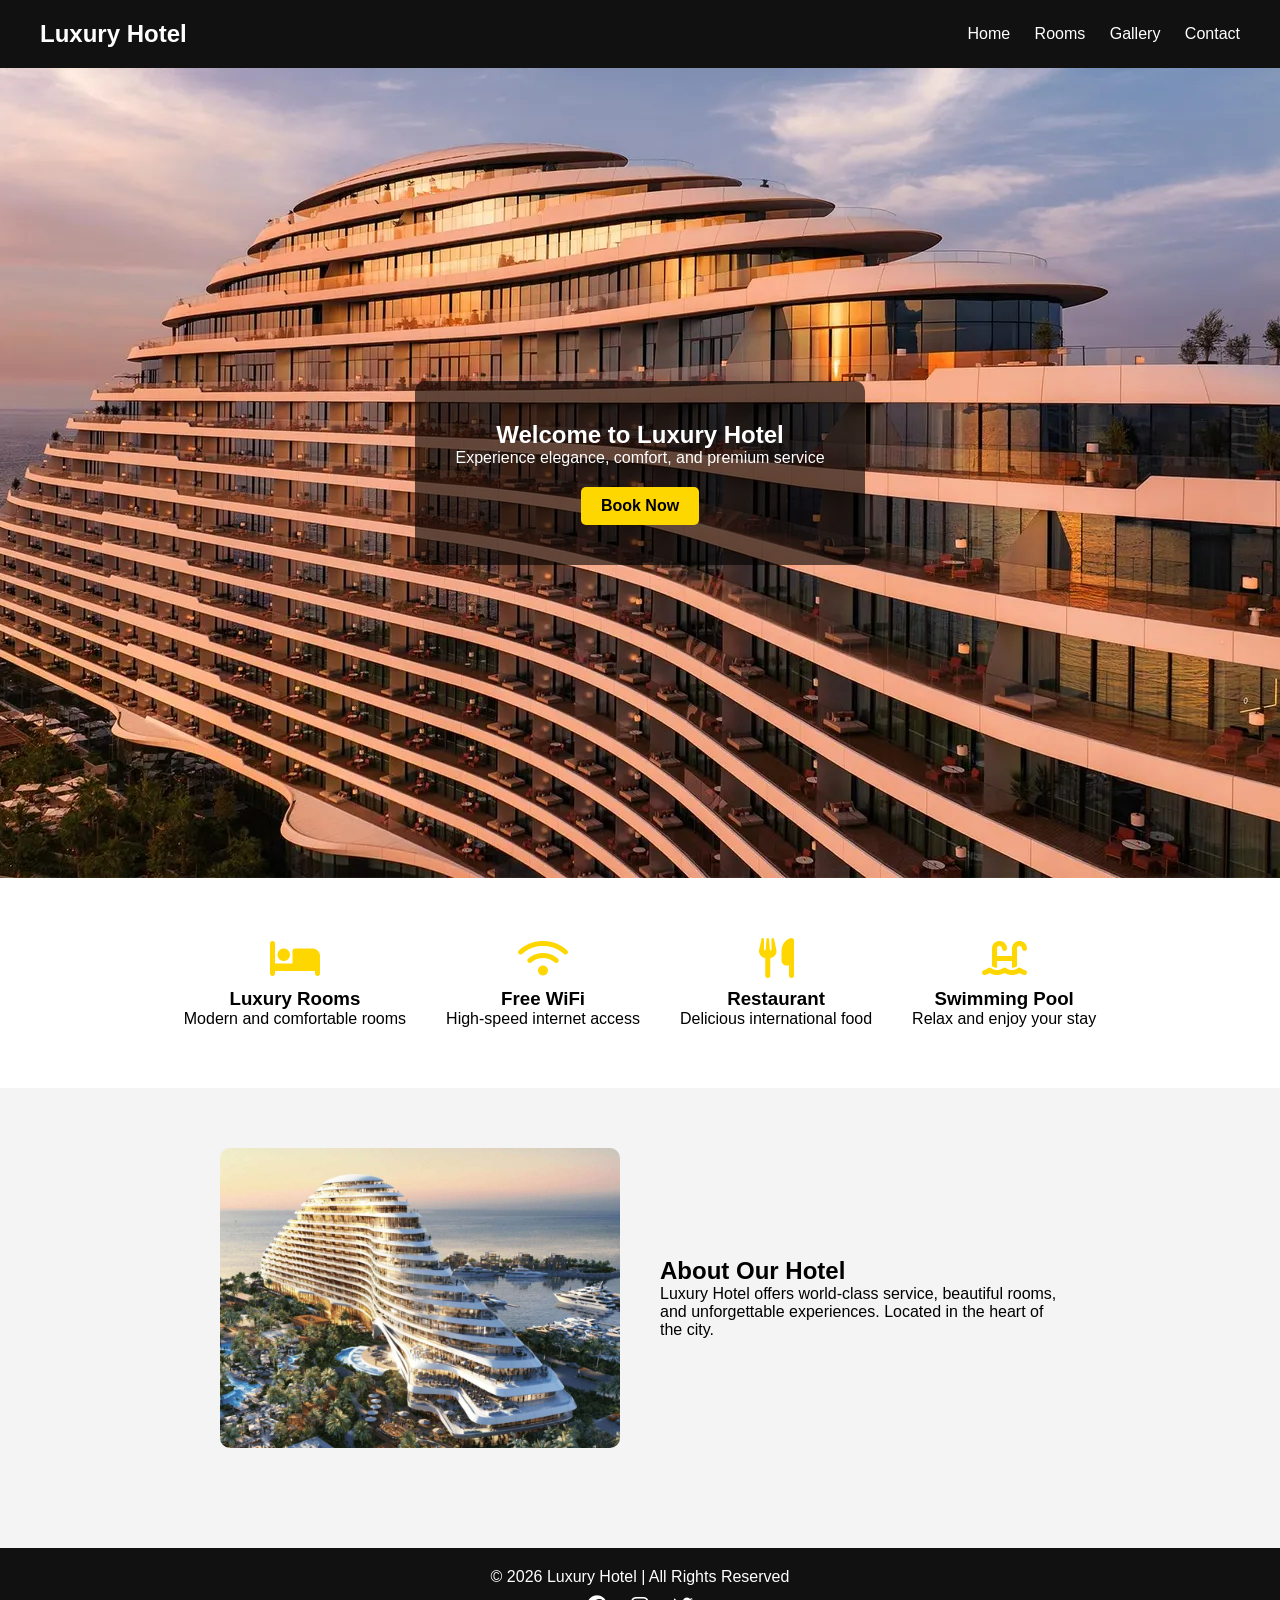
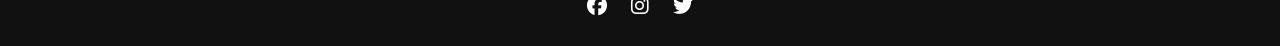
==== index.html @ a93fc053 "initial commit - luxury hotel website" ====
<!DOCTYPE html>
<html lang="en">
<head>
<meta charset="UTF-8">
<meta name="viewport" content="width=device-width, initial-scale=1.0">
<title>Luxury Hotel | Home</title>

<link rel="stylesheet" href="css/style.css">

<link rel="stylesheet"
href="https://cdnjs.cloudflare.com/ajax/libs/font-awesome/6.5.0/css/all.min.css">

</head>
<body>

<header>
    <div class="logo">Luxury Hotel</div>

    <nav>
        <a href="index.html">Home</a>
        <a href="rooms.html">Rooms</a>
        <a href="gallery.html">Gallery</a>
        <a href="contact.html">Contact</a>
    </nav>
</header>

<section class="hero">
    <div class="hero-content">
        <h1>Welcome to Luxury Hotel</h1>
        <p>Experience elegance, comfort, and premium service</p>
        <a href="rooms.html" class="btn">Book Now</a>
    </div>
</section>

<section class="features">

<div class="feature">
<i class="fa-solid fa-bed"></i>
<h3>Luxury Rooms</h3>
<p>Modern and comfortable rooms</p>
</div>

<div class="feature">
<i class="fa-solid fa-wifi"></i>
<h3>Free WiFi</h3>
<p>High-speed internet access</p>
</div>

<div class="feature">
<i class="fa-solid fa-utensils"></i>
<h3>Restaurant</h3>
<p>Delicious international food</p>
</div>

<div class="feature">
<i class="fa-solid fa-swimming-pool"></i>
<h3>Swimming Pool</h3>
<p>Relax and enjoy your stay</p>
</div>

</section>

<section class="about">

<img src="images/hotel.jpg">

<div class="about-text">
<h2>About Our Hotel</h2>
<p>
Luxury Hotel offers world-class service, beautiful rooms,
and unforgettable experiences. Located in the heart of the city.
</p>
</div>

</section>

<footer>

<p>© 2026 Luxury Hotel | All Rights Reserved</p>

<div class="social-icons">
<i class="fa-brands fa-facebook"></i>
<i class="fa-brands fa-instagram"></i>
<i class="fa-brands fa-twitter"></i>
</div>

</footer>

</body>
</html>
---- css/style.css ----
*{
margin:0;
padding:0;
box-sizing:border-box;
font-family:Arial, sans-serif;
}

body{
min-height: 100vh;
display: flex;
flex-direction: column;
background:#f4f4f4;
}



header{
background:#111;
color:white;
display:flex;
justify-content:space-between;
align-items:center;
padding:20px 40px;
}

.logo{
font-size:24px;
font-weight:bold;
}

nav a{
color:white;
text-decoration:none;
margin-left:20px;
transition:0.3s;
}

nav a:hover{
color:gold;
}



.hero{
height:90vh;
background:url("../images/hero.jpg") center/cover no-repeat;
display:flex;
justify-content:center;
align-items:center;
}

.hero-content{
background:rgba(0,0,0,0.6);
color:white;
padding:40px;
border-radius:10px;
text-align:center;
animation:fadeIn 2s;
}

.hero button{
margin-top:15px;
padding:12px 25px;
border:none;
background:gold;
cursor:pointer;
font-size:16px;
transition:0.3s;
}

.hero button:hover{
transform:scale(1.1);
}



.features{
display:flex;
justify-content:center;
gap:40px;
padding:60px;
background:white;
}

.feature{
text-align:center;
transition:0.3s;
}

.feature:hover{
transform:translateY(-10px);
}

.feature i{
font-size:40px;
color:gold;
margin-bottom:10px;
}



.about{
display:flex;
align-items:center;
justify-content:center;
gap:40px;
padding:60px;
}

.about img{
width:400px;
border-radius:10px;
}

.about-text{
max-width:400px;
}



.rooms{
padding:60px;
text-align:center;
}

.room-container{
display:flex;
justify-content:center;
gap:30px;
margin-top:30px;
}

.room{
background:white;
padding:20px;
border-radius:10px;
transition:0.3s;
}

.room:hover{
transform:scale(1.05);
}

.room img{
width:250px;
border-radius:10px;
}

.room button{
margin-top:10px;
padding:10px 20px;
background:gold;
border:none;
cursor:pointer;
}



.gallery{
padding:60px;
text-align:center;
}

.gallery-container{
display:flex;
flex-wrap:wrap;
gap:20px;
justify-content:center;
margin-top:30px;
}

.gallery img{
width:250px;
border-radius:10px;
transition:0.3s;
}

.gallery img:hover{
transform:scale(1.1);
}



.contact{
flex: 1;
padding:60px;
text-align:center;
}

.contact form{
display:flex;
flex-direction:column;
align-items:center;
gap:15px;
}

.contact input,
.contact textarea{
width:300px;
padding:10px;
}

.contact button{
padding:10px 20px;
background:gold;
border:none;
cursor:pointer;
}



footer{
 background:#111;
color:white;
text-align:center;
padding:20px;
margin-top:40px;
}

.social-icons i{
margin:10px;
font-size:20px;
cursor:pointer;
}



.page-title{
margin-bottom:20px;
}



@keyframes fadeIn{
from{opacity:0;}
to{opacity:1;}
}

.btn{
display:inline-block;
padding:10px 20px;
background:gold;
color:black;
text-decoration:none;
border-radius:5px;
font-weight: bold;
transition:0.3s;
}

.btn:hover{
background:darkgoldenrod;
color:white;
}

.hero .btn{
margin-top:20px;
}
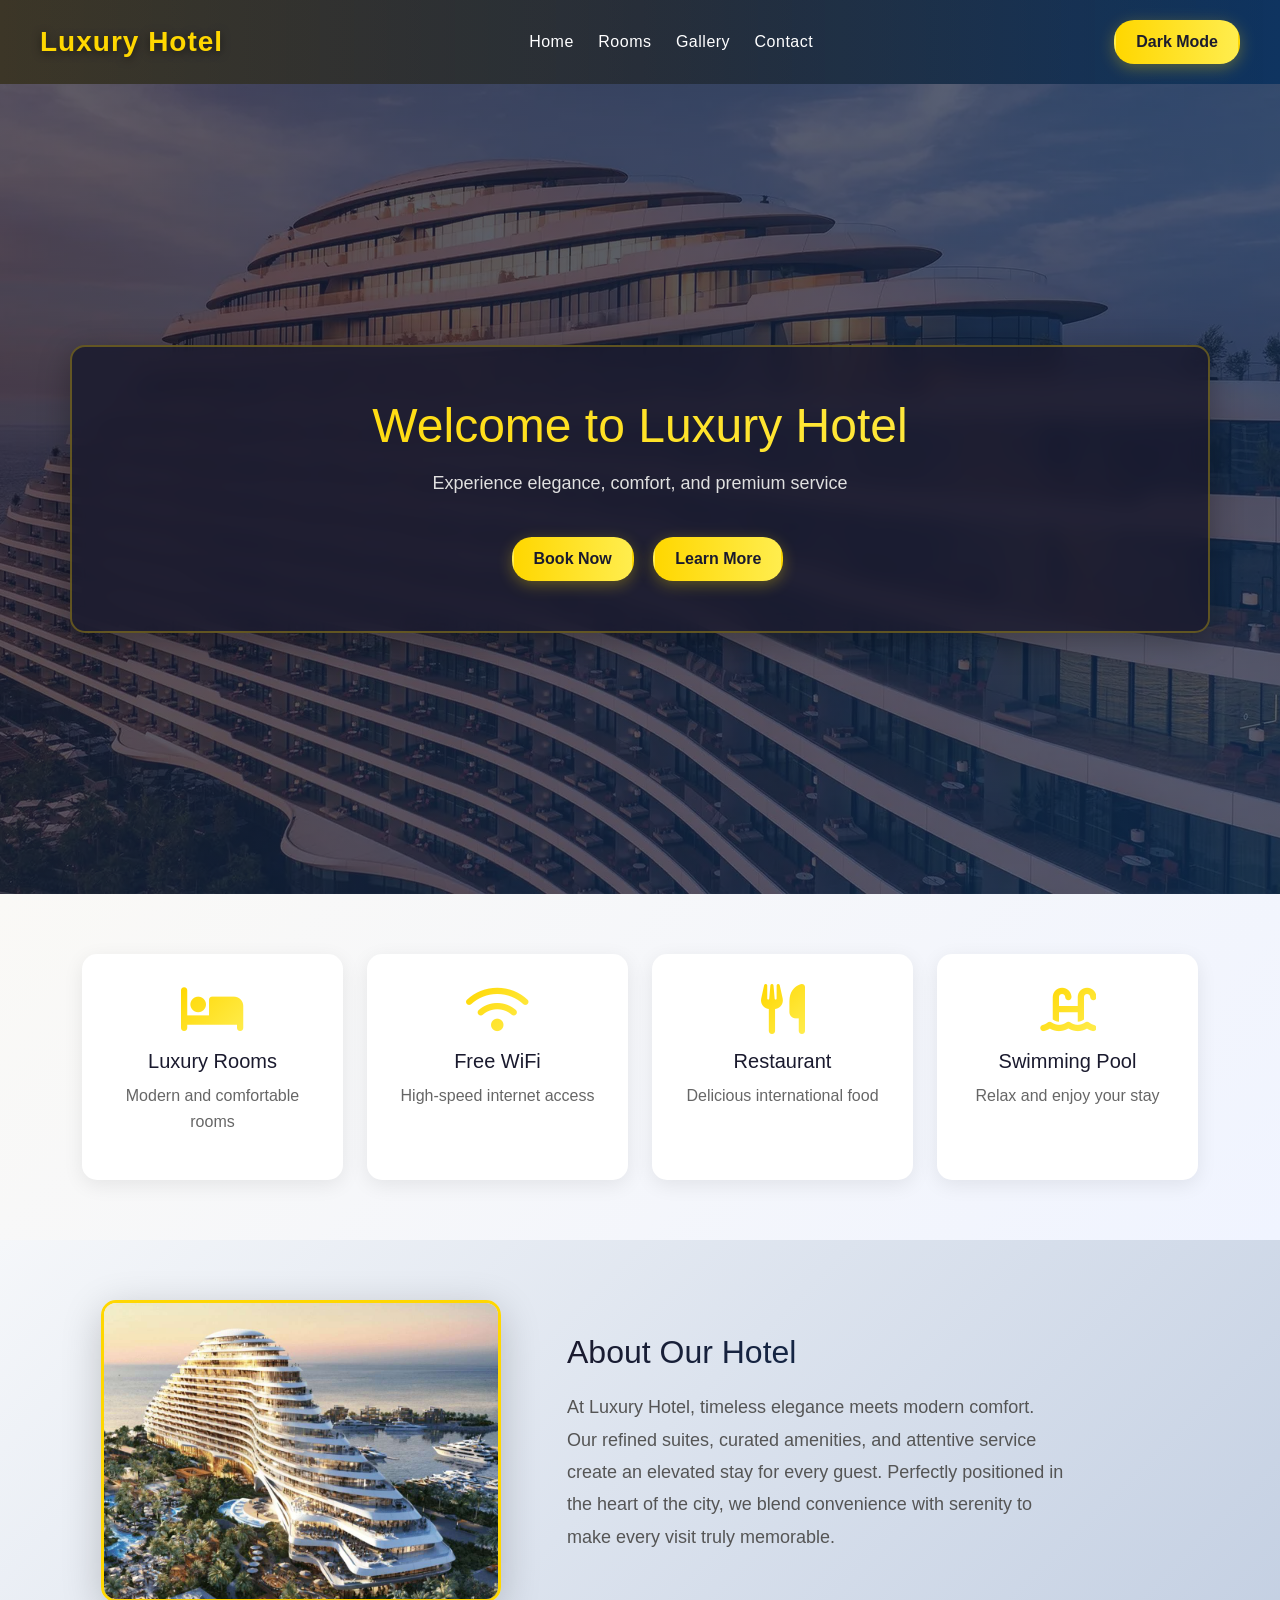
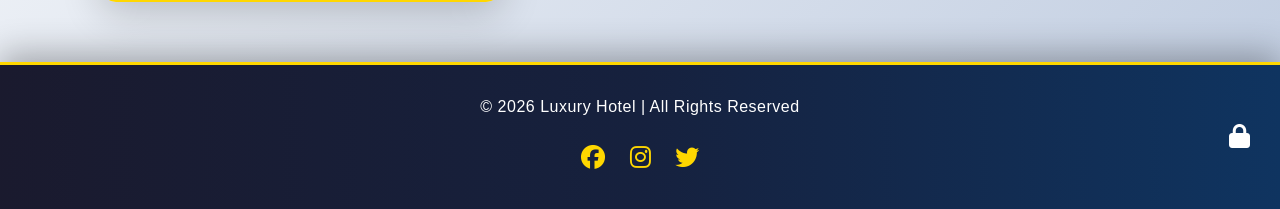
==== commit da6f76cf: "push to github" ====
--- a/index.html
+++ b/index.html
@@ -1,90 +1,149 @@
-<!DOCTYPE html>
+<!doctype html>
 <html lang="en">
-<head>
-<meta charset="UTF-8">
-<meta name="viewport" content="width=device-width, initial-scale=1.0">
-<title>Luxury Hotel | Home</title>
+  <head>
+    <meta charset="UTF-8" />
+    <meta name="viewport" content="width=device-width, initial-scale=1.0" />
+    <title>Luxury Hotel | Home</title>
 
-<link rel="stylesheet" href="css/style.css">
+    <link
+      rel="stylesheet"
+      href="https://cdn.jsdelivr.net/npm/bootstrap@5.3.3/dist/css/bootstrap.min.css"
+      integrity="sha384-QWTKZyjpPEjISv5WaRU9OFeRpok6YctnYmDr5pNlyT2bRjXh0JMhjY6hW+ALEwIH"
+      crossorigin="anonymous"
+    />
 
-<link rel="stylesheet"
-href="https://cdnjs.cloudflare.com/ajax/libs/font-awesome/6.5.0/css/all.min.css">
+    <link rel="stylesheet" href="css/style.css" />
 
-</head>
-<body>
+    <link
+      rel="stylesheet"
+      href="https://cdnjs.cloudflare.com/ajax/libs/font-awesome/6.5.0/css/all.min.css"
+    />
+  </head>
+  <body>
+    <header>
+      <div class="logo">Luxury Hotel</div>
 
-<header>
-    <div class="logo">Luxury Hotel</div>
-
-    <nav>
+      <nav>
         <a href="index.html">Home</a>
         <a href="rooms.html">Rooms</a>
         <a href="gallery.html">Gallery</a>
         <a href="contact.html">Contact</a>
-    </nav>
-</header>
+      </nav>
+      <button id="theme-toggle" class="btn">Dark Mode</button>
+    </header>
 
-<section class="hero">
-    <div class="hero-content">
+    <section class="hero">
+      <div class="hero-content container">
         <h1>Welcome to Luxury Hotel</h1>
         <p>Experience elegance, comfort, and premium service</p>
         <a href="rooms.html" class="btn">Book Now</a>
-    </div>
-</section>
+        <a href="#about" class="btn">Learn More</a>
+      </div>
+    </section>
 
-<section class="features">
+    <section class="features">
+      <div class="container">
+        <div class="row g-4">
+          <div class="col-12 col-md-6 col-lg-3">
+            <div class="feature h-100">
+              <i class="fa-solid fa-bed"></i>
+              <h3>Luxury Rooms</h3>
+              <p>Modern and comfortable rooms</p>
+            </div>
+          </div>
 
-<div class="feature">
-<i class="fa-solid fa-bed"></i>
-<h3>Luxury Rooms</h3>
-<p>Modern and comfortable rooms</p>
-</div>
+          <div class="col-12 col-md-6 col-lg-3">
+            <div class="feature h-100">
+              <i class="fa-solid fa-wifi"></i>
+              <h3>Free WiFi</h3>
+              <p>High-speed internet access</p>
+            </div>
+          </div>
 
-<div class="feature">
-<i class="fa-solid fa-wifi"></i>
-<h3>Free WiFi</h3>
-<p>High-speed internet access</p>
-</div>
+          <div class="col-12 col-md-6 col-lg-3">
+            <div class="feature h-100">
+              <i class="fa-solid fa-utensils"></i>
+              <h3>Restaurant</h3>
+              <p>Delicious international food</p>
+            </div>
+          </div>
 
-<div class="feature">
-<i class="fa-solid fa-utensils"></i>
-<h3>Restaurant</h3>
-<p>Delicious international food</p>
-</div>
+          <div class="col-12 col-md-6 col-lg-3">
+            <div class="feature h-100">
+              <i class="fa-solid fa-swimming-pool"></i>
+              <h3>Swimming Pool</h3>
+              <p>Relax and enjoy your stay</p>
+            </div>
+          </div>
+        </div>
+      </div>
+    </section>
 
-<div class="feature">
-<i class="fa-solid fa-swimming-pool"></i>
-<h3>Swimming Pool</h3>
-<p>Relax and enjoy your stay</p>
-</div>
+    <section class="about" id="about">
+      <div class="container">
+        <div class="row align-items-center g-5">
+          <div class="col-12 col-lg-5 text-center">
+            <img src="images/hotel.jpg" class="img-fluid" />
+          </div>
+          <div class="col-12 col-lg-7">
+            <div class="about-text">
+              <h2>About Our Hotel</h2>
+              <p>
+                At Luxury Hotel, timeless elegance meets modern comfort. Our
+                refined suites, curated amenities, and attentive service create
+                an elevated stay for every guest. Perfectly positioned in the
+                heart of the city, we blend convenience with serenity to make
+                every visit truly memorable.
+              </p>
+            </div>
+          </div>
+        </div>
+      </div>
+    </section>
 
-</section>
+    <footer>
+      <p>© 2026 Luxury Hotel | All Rights Reserved</p>
 
-<section class="about">
+      <div class="social-icons">
+        <i class="fa-brands fa-facebook"></i>
+        <i class="fa-brands fa-instagram"></i>
+        <i class="fa-brands fa-twitter"></i>
+      </div>
 
-<img src="images/hotel.jpg">
+      <a href="admin.html" class="admin-link"
+        ><i class="fa-solid fa-lock"></i
+      ></a>
+    </footer>
 
-<div class="about-text">
-<h2>About Our Hotel</h2>
-<p>
-Luxury Hotel offers world-class service, beautiful rooms,
-and unforgettable experiences. Located in the heart of the city.
-</p>
-</div>
+    <script
+      src="https://cdn.jsdelivr.net/npm/bootstrap@5.3.3/dist/js/bootstrap.bundle.min.js"
+      integrity="sha384-YvpcrYf0tY3lHB60NNkmXc5s9fDVZLESaAA55NDzOxhy9GkcIdslK1eN7N6jIeHz"
+      crossorigin="anonymous"
+    ></script>
 
-</section>
+    <script>
+      const themeToggle = document.getElementById("theme-toggle");
 
-<footer>
+      
+      function applyTheme() {
+        const isDark = localStorage.getItem("theme") === "dark";
+        if (isDark) {
+          document.body.classList.add("dark");
+          themeToggle.textContent = "Light Mode";
+        } else {
+          document.body.classList.remove("dark");
+          themeToggle.textContent = "Dark Mode";
+        }
+      }
 
-<p>© 2026 Luxury Hotel | All Rights Reserved</p>
+      
+      applyTheme();
 
-<div class="social-icons">
-<i class="fa-brands fa-facebook"></i>
-<i class="fa-brands fa-instagram"></i>
-<i class="fa-brands fa-twitter"></i>
-</div>
-
-</footer>
-
-</body>
-</html>+      themeToggle.addEventListener("click", () => {
+        const isDark = document.body.classList.toggle("dark");
+        localStorage.setItem("theme", isDark ? "dark" : "light");
+        themeToggle.textContent = isDark ? "Light Mode" : "Dark Mode";
+      });
+    </script>
+  </body>
+</html>
--- a/css/style.css
+++ b/css/style.css
@@ -1,257 +1,1000 @@
-*{
-margin:0;
-padding:0;
-box-sizing:border-box;
-font-family:Arial, sans-serif;
-}
-
-body{
-min-height: 100vh;
-display: flex;
-flex-direction: column;
-background:#f4f4f4;
-}
-
-
-
-header{
-background:#111;
-color:white;
-display:flex;
-justify-content:space-between;
-align-items:center;
-padding:20px 40px;
-}
-
-.logo{
-font-size:24px;
-font-weight:bold;
-}
-
-nav a{
-color:white;
-text-decoration:none;
-margin-left:20px;
-transition:0.3s;
-}
-
-nav a:hover{
-color:gold;
-}
-
-
-
-.hero{
-height:90vh;
-background:url("../images/hero.jpg") center/cover no-repeat;
-display:flex;
-justify-content:center;
-align-items:center;
-}
-
-.hero-content{
-background:rgba(0,0,0,0.6);
-color:white;
-padding:40px;
-border-radius:10px;
-text-align:center;
-animation:fadeIn 2s;
-}
-
-.hero button{
-margin-top:15px;
-padding:12px 25px;
-border:none;
-background:gold;
-cursor:pointer;
-font-size:16px;
-transition:0.3s;
-}
-
-.hero button:hover{
-transform:scale(1.1);
-}
-
-
-
-.features{
-display:flex;
-justify-content:center;
-gap:40px;
-padding:60px;
-background:white;
-}
-
-.feature{
-text-align:center;
-transition:0.3s;
-}
-
-.feature:hover{
-transform:translateY(-10px);
-}
-
-.feature i{
-font-size:40px;
-color:gold;
-margin-bottom:10px;
-}
-
-
-
-.about{
-display:flex;
-align-items:center;
-justify-content:center;
-gap:40px;
-padding:60px;
-}
-
-.about img{
-width:400px;
-border-radius:10px;
-}
-
-.about-text{
-max-width:400px;
-}
-
-
-
-.rooms{
-padding:60px;
-text-align:center;
-}
-
-.room-container{
-display:flex;
-justify-content:center;
-gap:30px;
-margin-top:30px;
-}
-
-.room{
-background:white;
-padding:20px;
-border-radius:10px;
-transition:0.3s;
-}
-
-.room:hover{
-transform:scale(1.05);
-}
-
-.room img{
-width:250px;
-border-radius:10px;
-}
-
-.room button{
-margin-top:10px;
-padding:10px 20px;
-background:gold;
-border:none;
-cursor:pointer;
-}
-
-
-
-.gallery{
-padding:60px;
-text-align:center;
-}
-
-.gallery-container{
-display:flex;
-flex-wrap:wrap;
-gap:20px;
-justify-content:center;
-margin-top:30px;
-}
-
-.gallery img{
-width:250px;
-border-radius:10px;
-transition:0.3s;
-}
-
-.gallery img:hover{
-transform:scale(1.1);
-}
-
-
-
-.contact{
-flex: 1;
-padding:60px;
-text-align:center;
-}
-
-.contact form{
-display:flex;
-flex-direction:column;
-align-items:center;
-gap:15px;
+* {
+  margin: 0;
+  padding: 0;
+  box-sizing: border-box;
+  font-family: "Segoe UI", Tahoma, Geneva, Verdana, sans-serif;
+}
+
+html {
+  scroll-behavior: smooth;
+}
+
+body {
+  min-height: 100vh;
+  display: flex;
+  flex-direction: column;
+  background: linear-gradient(135deg, #f5f7fa 0%, #c3cfe2 100%);
+  opacity: 0;
+  animation: pageFadeIn 0.35s ease-out forwards;
+}
+
+header {
+  background: linear-gradient(90deg, #1a1a2e 0%, #16213e 50%, #0f3460 100%);
+  color: white;
+  display: flex;
+  justify-content: space-between;
+  align-items: center;
+  padding: 20px 40px;
+  box-shadow: 0 8px 32px rgba(0, 0, 0, 0.3);
+  position: relative;
+  overflow: hidden;
+}
+
+header::before {
+  content: "";
+  position: absolute;
+  top: 0;
+  left: 0;
+  right: 0;
+  bottom: 0;
+  background: linear-gradient(
+    90deg,
+    rgba(255, 215, 0, 0.15) 0%,
+    transparent 100%
+  );
+  pointer-events: none;
+}
+
+.logo {
+  font-size: 28px;
+  font-weight: bold;
+  letter-spacing: 1px;
+  color: #ffd700;
+  text-shadow: 0 2px 8px rgba(0, 0, 0, 0.5);
+  position: relative;
+  z-index: 1;
+}
+
+nav a {
+  color: white;
+  text-decoration: none;
+  margin-left: 20px;
+  transition: all 0.3s ease;
+  position: relative;
+  z-index: 1;
+  font-weight: 500;
+  letter-spacing: 0.5px;
+}
+
+nav .btn {
+  margin-left: 20px;
+  margin-right: 0;
+}
+
+nav a:hover {
+  color: #ffd700;
+  text-shadow: 0 0 10px rgba(255, 215, 0, 0.6);
+  transform: translateY(-2px);
+}
+
+.hero {
+  height: 90vh;
+  background: url("../images/hero.jpg") center/cover no-repeat;
+  display: flex;
+  justify-content: center;
+  align-items: center;
+  position: relative;
+}
+
+.hero::before {
+  content: "";
+  position: absolute;
+  top: 0;
+  left: 0;
+  right: 0;
+  bottom: 0;
+  background: linear-gradient(
+    135deg,
+    rgba(26, 26, 46, 0.7) 0%,
+    rgba(15, 52, 96, 0.7) 100%
+  );
+  z-index: 1;
+}
+
+.hero-content {
+  background: rgba(26, 26, 46, 0.85);
+  backdrop-filter: blur(10px);
+  color: white;
+  padding: 50px;
+  border-radius: 15px;
+  text-align: center;
+  animation: fadeIn 2s;
+  position: relative;
+  z-index: 2;
+  border: 2px solid rgba(255, 215, 0, 0.3);
+  box-shadow: 0 8px 32px rgba(0, 0, 0, 0.3);
+}
+
+.hero-content h1 {
+  font-size: 48px;
+  margin-bottom: 15px;
+  background: linear-gradient(90deg, #ffd700, #ffed4e);
+  -webkit-background-clip: text;
+  -webkit-text-fill-color: transparent;
+  background-clip: text;
+}
+
+.hero-content p {
+  font-size: 18px;
+  color: #e0e0e0;
+  margin-bottom: 20px;
+}
+
+.hero button {
+  margin-top: 15px;
+  padding: 14px 35px;
+  border: none;
+  background: linear-gradient(90deg, #ffd700, #ffed4e);
+  color: #1a1a2e;
+  cursor: pointer;
+  font-size: 16px;
+  font-weight: bold;
+  transition: all 0.3s ease;
+  border-radius: 25px;
+  box-shadow: 0 4px 15px rgba(255, 215, 0, 0.4);
+}
+
+.hero button:hover {
+  transform: scale(1.15) translateY(-3px);
+  box-shadow: 0 8px 25px rgba(255, 215, 0, 0.6);
+}
+
+.features {
+  padding: 60px;
+  background: linear-gradient(135deg, #faf9f6 0%, #f0f4ff 100%);
+  display: block;
+}
+
+.feature {
+  text-align: center;
+  transition: all 0.3s ease;
+  padding: 30px;
+  border-radius: 15px;
+  background: white;
+  box-shadow: 0 5px 20px rgba(0, 0, 0, 0.08);
+}
+
+.feature:hover {
+  transform: translateY(-15px);
+  box-shadow: 0 15px 40px rgba(0, 0, 0, 0.15);
+  border-top: 4px solid #ffd700;
+}
+
+.feature i {
+  font-size: 50px;
+  background: linear-gradient(135deg, #ffd700, #ffed4e);
+  -webkit-background-clip: text;
+  -webkit-text-fill-color: transparent;
+  background-clip: text;
+  margin-bottom: 15px;
+}
+
+.feature h3 {
+  color: #1a1a2e;
+  margin-bottom: 10px;
+  font-size: 20px;
+}
+
+.feature p {
+  color: #666;
+  line-height: 1.6;
+}
+
+.about {
+  display: flex;
+  align-items: center;
+  justify-content: center;
+  gap: 60px;
+  padding: 60px;
+  background: linear-gradient(135deg, #f5f7fa 0%, #c3cfe2 100%);
+}
+
+.about img {
+  width: 400px;
+  border-radius: 15px;
+  box-shadow: 0 10px 40px rgba(0, 0, 0, 0.2);
+  transition: all 0.3s ease;
+  border: 3px solid #ffd700;
+}
+
+.about img:hover {
+  transform: scale(1.05) rotate(2deg);
+  box-shadow: 0 15px 50px rgba(0, 0, 0, 0.3);
+}
+
+.about-text {
+  max-width: 500px;
+}
+
+.about-text h2 {
+  font-size: 32px;
+  color: #1a1a2e;
+  margin-bottom: 20px;
+  background: linear-gradient(90deg, #1a1a2e, #0f3460);
+  -webkit-background-clip: text;
+  -webkit-text-fill-color: transparent;
+  background-clip: text;
+}
+
+.about-text p {
+  color: #555;
+  line-height: 1.8;
+  font-size: 18px;
+}
+
+.rooms {
+  padding: 60px;
+  text-align: center;
+  background: linear-gradient(135deg, #faf9f6 0%, #f0f4ff 100%);
+}
+
+.rooms .page-title {
+  font-size: 36px;
+  color: #1a1a2e;
+  background: linear-gradient(90deg, #1a1a2e, #0f3460);
+  -webkit-background-clip: text;
+  -webkit-text-fill-color: transparent;
+  background-clip: text;
+}
+
+.room-container {
+  display: flex;
+  justify-content: center;
+  gap: 30px;
+  margin-top: 30px;
+  flex-wrap: wrap;
+}
+
+.room {
+  background: linear-gradient(135deg, #faf9f6 0%, #f5f5f0 100%);
+  padding: 25px;
+  border-radius: 15px;
+  transition: all 0.3s ease;
+  box-shadow: 0 5px 20px rgba(0, 0, 0, 0.1);
+  border: 2px solid transparent;
+}
+
+.room:hover {
+  transform: scale(1.08) translateY(-10px);
+  box-shadow: 0 15px 40px rgba(0, 0, 0, 0.2);
+  border: 2px solid #ffd700;
+}
+
+.room img {
+  width: 100%;
+  max-width: 250px;
+  height: auto;
+  border-radius: 12px;
+  box-shadow: 0 5px 15px rgba(0, 0, 0, 0.15);
+  transition: all 0.3s ease;
+}
+
+.room img:hover {
+  transform: scale(1.05);
+}
+
+.room h3 {
+  color: #1a1a2e;
+  margin: 15px 0 10px 0;
+  font-size: 20px;
+}
+
+.room p {
+  color: #0f3460;
+  font-size: 18px;
+  font-weight: bold;
+  margin-bottom: 15px;
+}
+
+.room button {
+  margin-top: 10px;
+  padding: 12px 25px;
+  background: linear-gradient(90deg, #ffd700, #ffed4e);
+  border: none;
+  cursor: pointer;
+  border-radius: 25px;
+  font-weight: bold;
+  color: #1a1a2e;
+  transition: all 0.3s ease;
+  box-shadow: 0 4px 15px rgba(255, 215, 0, 0.3);
+}
+
+.room button:hover {
+  transform: translateY(-3px);
+  box-shadow: 0 8px 25px rgba(255, 215, 0, 0.5);
+}
+
+.gallery {
+  padding: 60px;
+  text-align: center;
+  background: linear-gradient(135deg, #f5f7fa 0%, #c3cfe2 100%);
+}
+
+.gallery .page-title {
+  font-size: 36px;
+  color: #1a1a2e;
+  background: linear-gradient(90deg, #1a1a2e, #0f3460);
+  -webkit-background-clip: text;
+  -webkit-text-fill-color: transparent;
+  background-clip: text;
+}
+
+.gallery-container {
+  display: flex;
+  flex-wrap: wrap;
+  gap: 20px;
+  justify-content: center;
+  margin-top: 30px;
+}
+
+.gallery img {
+  width: 100%;
+  max-width: 250px;
+  height: auto;
+  border-radius: 12px;
+  transition: all 0.3s ease;
+  box-shadow: 0 5px 20px rgba(0, 0, 0, 0.15);
+  cursor: pointer;
+  border: 3px solid transparent;
+}
+
+.gallery img:hover {
+  transform: scale(1.15) rotate(3deg);
+  box-shadow: 0 15px 40px rgba(0, 0, 0, 0.3);
+  border: 3px solid #ffd700;
+}
+
+.contact {
+  flex: 1;
+  padding: 60px;
+  text-align: center;
+  background: linear-gradient(135deg, #faf9f6 0%, #f0f4ff 100%);
+}
+
+.contact .page-title {
+  font-size: 36px;
+  color: #1a1a2e;
+  margin-bottom: 30px;
+  background: linear-gradient(90deg, #1a1a2e, #0f3460);
+  -webkit-background-clip: text;
+  -webkit-text-fill-color: transparent;
+  background-clip: text;
+}
+
+.contact form {
+  display: flex;
+  flex-direction: column;
+  align-items: center;
+  gap: 15px;
 }
 
 .contact input,
-.contact textarea{
-width:300px;
-padding:10px;
-}
-
-.contact button{
-padding:10px 20px;
-background:gold;
-border:none;
-cursor:pointer;
-}
-
-
-
-footer{
- background:#111;
-color:white;
-text-align:center;
-padding:20px;
-margin-top:40px;
-}
-
-.social-icons i{
-margin:10px;
-font-size:20px;
-cursor:pointer;
-}
-
-
-
-.page-title{
-margin-bottom:20px;
-}
-
-
-
-@keyframes fadeIn{
-from{opacity:0;}
-to{opacity:1;}
-}
-
-.btn{
-display:inline-block;
-padding:10px 20px;
-background:gold;
-color:black;
-text-decoration:none;
-border-radius:5px;
-font-weight: bold;
-transition:0.3s;
-}
-
-.btn:hover{
-background:darkgoldenrod;
-color:white;
-}
-
-.hero .btn{
-margin-top:20px;
-}+.contact textarea {
+  width: 100%;
+  max-width: 420px;
+  padding: 14px;
+  border: 2px solid #ddd;
+  border-radius: 8px;
+  font-size: 16px;
+  font-family: inherit;
+  transition: all 0.3s ease;
+  background: white;
+}
+
+.contact input:focus,
+.contact textarea:focus {
+  outline: none;
+  border-color: #ffd700;
+  box-shadow: 0 0 15px rgba(255, 215, 0, 0.2);
+  background: #fffef9;
+}
+
+.contact button {
+  padding: 14px 35px;
+  background: linear-gradient(90deg, #ffd700, #ffed4e);
+  border: none;
+  cursor: pointer;
+  border-radius: 25px;
+  font-weight: bold;
+  color: #1a1a2e;
+  transition: all 0.3s ease;
+  box-shadow: 0 4px 15px rgba(255, 215, 0, 0.3);
+  font-size: 16px;
+}
+
+.contact button:hover {
+  transform: translateY(-3px);
+  box-shadow: 0 8px 25px rgba(255, 215, 0, 0.5);
+}
+
+footer {
+  background: linear-gradient(90deg, #1a1a2e 0%, #16213e 50%, #0f3460 100%);
+  color: white;
+  text-align: center;
+  padding: 30px;
+  margin-top: 0px;
+  position: relative;
+  box-shadow: 0 -8px 32px rgba(0, 0, 0, 0.3);
+  border-top: 3px solid #ffd700;
+}
+
+footer p {
+  font-weight: 500;
+  letter-spacing: 0.5px;
+}
+
+.social-icons i {
+  margin: 10px;
+  font-size: 24px;
+  cursor: pointer;
+  transition: all 0.3s ease;
+  color: #ffd700;
+}
+
+.social-icons i:hover {
+  transform: scale(1.2) translateY(-5px);
+  text-shadow: 0 0 15px rgba(255, 215, 0, 0.6);
+}
+
+.admin-link {
+  position: absolute;
+  right: 30px;
+  top: 50%;
+  transform: translateY(-50%);
+  color: white;
+  font-size: 24px;
+  text-decoration: none;
+  cursor: pointer;
+  transition: all 0.3s ease;
+}
+
+.admin-link:hover {
+  color: #ffd700;
+  transform: translateY(-50%) scale(1.3);
+  text-shadow: 0 0 15px rgba(255, 215, 0, 0.6);
+}
+
+.page-title {
+  margin-bottom: 20px;
+}
+
+@keyframes fadeIn {
+  from {
+    opacity: 0;
+    transform: translateY(20px);
+  }
+  to {
+    opacity: 1;
+    transform: translateY(0);
+  }
+}
+
+@keyframes pageFadeIn {
+  from {
+    opacity: 0;
+  }
+  to {
+    opacity: 1;
+  }
+}
+
+.btn {
+  display: inline-block;
+  padding: 8px 20px;
+  background: linear-gradient(90deg, #ffd700, #ffed4e);
+  color: #1a1a2e;
+  text-decoration: none;
+  border-radius: 20px;
+  font-weight: bold;
+  transition: all 0.3s ease;
+  box-shadow: 0 4px 15px rgba(255, 215, 0, 0.3);
+  border: 2px solid transparent;
+  margin-left: 15px;
+}
+
+.btn:hover {
+  background: linear-gradient(90deg, #ffed4e, #ffd700);
+  color: #1a1a2e;
+  transform: translateY(-2px);
+  box-shadow: 0 6px 20px rgba(255, 215, 0, 0.5);
+  border: 2px solid #1a1a2e;
+}
+
+.hero .btn {
+  margin-top: 20px;
+}
+
+.messages-page {
+  flex: 1;
+  padding: 60px;
+  text-align: center;
+  background: linear-gradient(135deg, #faf9f6 0%, #f0f4ff 100%);
+}
+
+.messages-page .page-title {
+  font-size: 36px;
+  color: #1a1a2e;
+  background: linear-gradient(90deg, #1a1a2e, #0f3460);
+  -webkit-background-clip: text;
+  -webkit-text-fill-color: transparent;
+  background-clip: text;
+  margin-bottom: 40px;
+  text-transform: uppercase;
+  letter-spacing: 1px;
+}
+
+.messages-container {
+  max-width: 800px;
+  margin: 0 auto;
+}
+
+.message-card-customer {
+  background: linear-gradient(135deg, #ffffff 0%, #faf9f6 100%);
+  border-radius: 20px;
+  overflow: hidden;
+  box-shadow: 0 15px 50px rgba(0, 0, 0, 0.15);
+  animation: fadeIn 0.6s ease-in-out;
+}
+
+.message-info-box {
+  background: linear-gradient(135deg, #1a1a2e 0%, #0f3460 100%);
+  color: white;
+  padding: 40px;
+  border-bottom: 4px solid #ffd700;
+}
+
+.message-info-box h3 {
+  font-size: 22px;
+  margin-bottom: 25px;
+  color: #ffd700;
+  display: flex;
+  align-items: center;
+  justify-content: center;
+  gap: 10px;
+}
+
+.message-info-box i {
+  font-size: 26px;
+}
+
+.info-item {
+  background: rgba(255, 255, 255, 0.1);
+  padding: 15px 20px;
+  border-radius: 10px;
+  margin-bottom: 15px;
+  display: flex;
+  justify-content: space-between;
+  align-items: center;
+  border-left: 4px solid #ffd700;
+  backdrop-filter: blur(10px);
+}
+
+.info-item:last-child {
+  margin-bottom: 0;
+}
+
+.info-item label {
+  font-weight: bold;
+  color: #e0e0e0;
+  font-size: 16px;
+}
+
+.info-item span {
+  color: #ffd700;
+  font-weight: 600;
+  font-size: 16px;
+  word-break: break-word;
+  text-align: right;
+  margin-left: 20px;
+}
+
+.room-highlight {
+  background: linear-gradient(90deg, #ffd700, #ffed4e);
+  -webkit-background-clip: text;
+  -webkit-text-fill-color: transparent;
+  background-clip: text;
+  font-size: 18px !important;
+  font-weight: bold !important;
+}
+
+.message-content-box {
+  padding: 40px;
+  text-align: left;
+}
+
+.message-content-box h3 {
+  font-size: 22px;
+  margin-bottom: 20px;
+  color: #1a1a2e;
+  display: flex;
+  align-items: center;
+  gap: 10px;
+}
+
+.message-content-box i {
+  color: #0f3460;
+  font-size: 24px;
+}
+
+.message-content-box p {
+  color: #555;
+  line-height: 1.8;
+  font-size: 16px;
+  background: linear-gradient(135deg, #f5f5f5 0%, #efefef 100%);
+  padding: 20px;
+  border-radius: 10px;
+  border-left: 4px solid #0f3460;
+  word-break: break-word;
+  white-space: pre-wrap;
+}
+
+body.dark .messages-page {
+  background: linear-gradient(135deg, #0a0a0a 0%, #1a1a1a 100%);
+}
+
+body.dark .messages-page .page-title {
+  color: #f2d27a;
+  background: none;
+  -webkit-text-fill-color: initial;
+}
+
+body.dark .message-card-customer {
+  background: linear-gradient(135deg, #1a1a1a 0%, #0a0a0a 100%);
+  box-shadow: 0 15px 50px rgba(0, 0, 0, 0.5);
+}
+
+body.dark .message-info-box {
+  background: linear-gradient(135deg, #141414 0%, #0f0f0f 100%);
+  border-bottom: 4px solid #5a4a0a;
+}
+
+body.dark .message-info-box h3 {
+  color: #ffd36a;
+}
+
+body.dark .info-item {
+  background: rgba(255, 255, 255, 0.08);
+  border-left: 4px solid #5a4a0a;
+  color: #f0f0f0;
+}
+
+body.dark .info-item label {
+  color: #f5f5f5;
+}
+
+body.dark .info-item span {
+  color: #ffffff;
+}
+
+body.dark .message-content-box {
+  border-top: 2px solid #5a4a0a;
+}
+
+body.dark .message-content-box h3 {
+  color: #f5f5f5;
+}
+
+body.dark .message-content-box i {
+  color: #5a4a0a;
+}
+
+body.dark .message-content-box p {
+  background: linear-gradient(135deg, #1a1a1a 0%, #0f0f0f 100%);
+  color: #f2f2f2;
+  border-left: 4px solid #5a4a0a;
+}
+
+body.dark {
+  background: linear-gradient(135deg, #000000 0%, #0a0a0a 100%);
+  color: #ffffff;
+}
+body.dark header {
+  background: linear-gradient(90deg, #000000 0%, #0a0a0a 50%, #1a1a1a 100%);
+}
+body.dark .hero {
+  background: linear-gradient(135deg, #000000 0%, #0a0a0a 100%);
+}
+body.dark .btn {
+  background: linear-gradient(90deg, #5a4a0a, #6a5a0a);
+  color: #ffffff;
+}
+body.dark footer {
+  background: linear-gradient(90deg, #000000 0%, #0a0a0a 50%, #0f0f0f 100%);
+  border-top: 3px solid #5a4a0a;
+  box-shadow: 0 -8px 32px rgba(0, 0, 0, 0.8);
+}
+
+@media (max-width: 768px) {
+  header {
+    padding: 15px 20px;
+    flex-direction: column;
+    gap: 15px;
+  }
+
+  .logo {
+    font-size: 24px;
+  }
+
+  nav {
+    display: flex;
+    flex-wrap: wrap;
+    justify-content: center;
+    width: 100%;
+  }
+
+  nav a {
+    margin: 5px 10px;
+  }
+
+  .hero {
+    height: 70vh;
+    padding: 20px;
+  }
+
+  .hero-content {
+    padding: 30px 20px;
+  }
+
+  .hero-content h1 {
+    font-size: 32px;
+  }
+
+  .hero-content p {
+    font-size: 16px;
+  }
+
+  .features {
+    padding: 40px 20px;
+    gap: 20px;
+  }
+
+  .feature {
+    padding: 20px;
+    flex: 1 1 100%;
+    max-width: 300px;
+  }
+
+  .feature i {
+    font-size: 40px;
+  }
+
+  .about {
+    flex-direction: column;
+    padding: 40px 20px;
+    gap: 30px;
+  }
+
+  .about img {
+    width: 100%;
+    max-width: 300px;
+  }
+
+  .about-text {
+    text-align: center;
+  }
+
+  .rooms,
+  .gallery,
+  .contact,
+  .messages-page {
+    padding: 40px 20px;
+  }
+
+  .room-container,
+  .gallery-container {
+    flex-direction: column;
+    align-items: center;
+    gap: 20px;
+  }
+
+  .room,
+  .gallery img {
+    width: 100%;
+    max-width: 300px;
+  }
+
+  .contact input,
+  .contact textarea {
+    width: 100%;
+    max-width: 300px;
+  }
+
+  footer {
+    padding: 20px;
+    text-align: center;
+  }
+
+  .social-icons {
+    display: flex;
+    justify-content: center;
+    margin-bottom: 10px;
+  }
+
+  .admin-link {
+    position: static;
+    margin-top: 10px;
+    transform: none;
+    display: inline-block;
+  }
+
+  .message-info-box,
+  .message-content-box {
+    padding: 20px;
+  }
+
+  .info-item {
+    flex-direction: column;
+    align-items: flex-start;
+    gap: 5px;
+  }
+
+  .info-item span {
+    margin-left: 0;
+    text-align: left;
+  }
+}
+
+@media (max-width: 480px) {
+  header {
+    padding: 12px 14px;
+  }
+
+  .logo {
+    font-size: 20px;
+    text-align: center;
+  }
+
+  nav a,
+  nav .btn {
+    margin: 6px 8px;
+    font-size: 14px;
+  }
+}
+
+@media (min-width: 769px) and (max-width: 1024px) {
+  .hero-content h1 {
+    font-size: 40px;
+  }
+
+  .hero-content p {
+    font-size: 17px;
+  }
+
+  .about img {
+    width: 300px;
+  }
+
+  .room img,
+  .gallery img {
+    width: 200px;
+  }
+
+  .features {
+    padding: 50px 30px;
+  }
+
+  .room-container,
+  .gallery-container {
+    gap: 20px;
+  }
+}
+
+@media (min-width: 1025px) {
+  .hero-content h1 {
+    font-size: 48px;
+  }
+
+  .features {
+    padding: 60px;
+  }
+
+  .about {
+    padding: 60px;
+  }
+
+  .rooms,
+  .gallery,
+  .contact,
+  .messages-page {
+    padding: 60px;
+  }
+}
+body.dark footer p {
+  color: #b0b0b0;
+  font-weight: 500;
+}
+body.dark .social-icons i {
+  color: #5a4a0a;
+}
+body.dark .social-icons i:hover {
+  color: #8a7a0a;
+  text-shadow: 0 0 15px rgba(90, 74, 10, 0.8);
+}
+body.dark .admin-link {
+  color: #b0b0b0;
+}
+body.dark .admin-link:hover {
+  color: #8a7a0a;
+  text-shadow: 0 0 15px rgba(138, 122, 10, 0.8);
+}
+
+body.dark .features {
+  background: linear-gradient(135deg, #0a0a0a 0%, #1a1a1a 100%);
+}
+
+body.dark .feature {
+  background: #1a1a1a;
+}
+
+body.dark .feature h3 {
+  color: #b0b0b0;
+}
+
+body.dark .feature p {
+  color: #808080;
+}
+
+body.dark .rooms {
+  background: linear-gradient(135deg, #0a0a0a 0%, #1a1a1a 100%);
+}
+
+body.dark .rooms .page-title {
+  color: #f2d27a;
+  background: none;
+  -webkit-text-fill-color: initial;
+}
+
+body.dark .room {
+  background: linear-gradient(135deg, #1a1a1a 0%, #0a0a0a 100%);
+}
+
+body.dark .room h3 {
+  color: #b0b0b0;
+}
+
+body.dark .room p {
+  color: #8a7a0a;
+}
+
+body.dark .gallery {
+  background: linear-gradient(135deg, #0a0a0a 0%, #1a1a1a 100%);
+}
+
+body.dark .contact {
+  background: linear-gradient(135deg, #0a0a0a 0%, #1a1a1a 100%);
+}
+
+body.dark .contact .page-title {
+  color: #f2d27a;
+  background: none;
+  -webkit-text-fill-color: initial;
+}
+
+body.dark .contact input,
+body.dark .contact textarea {
+  background: #1e1e1e;
+  border-color: #6b6b6b;
+  color: #ffffff;
+}
+
+body.dark .contact input:focus,
+body.dark .contact textarea:focus {
+  background: #242424;
+  border-color: #ffe08a;
+  box-shadow: 0 0 16px rgba(255, 224, 138, 0.35);
+}
+
+body.dark .contact input::placeholder,
+body.dark .contact textarea::placeholder {
+  color: #d9d9d9;
+}
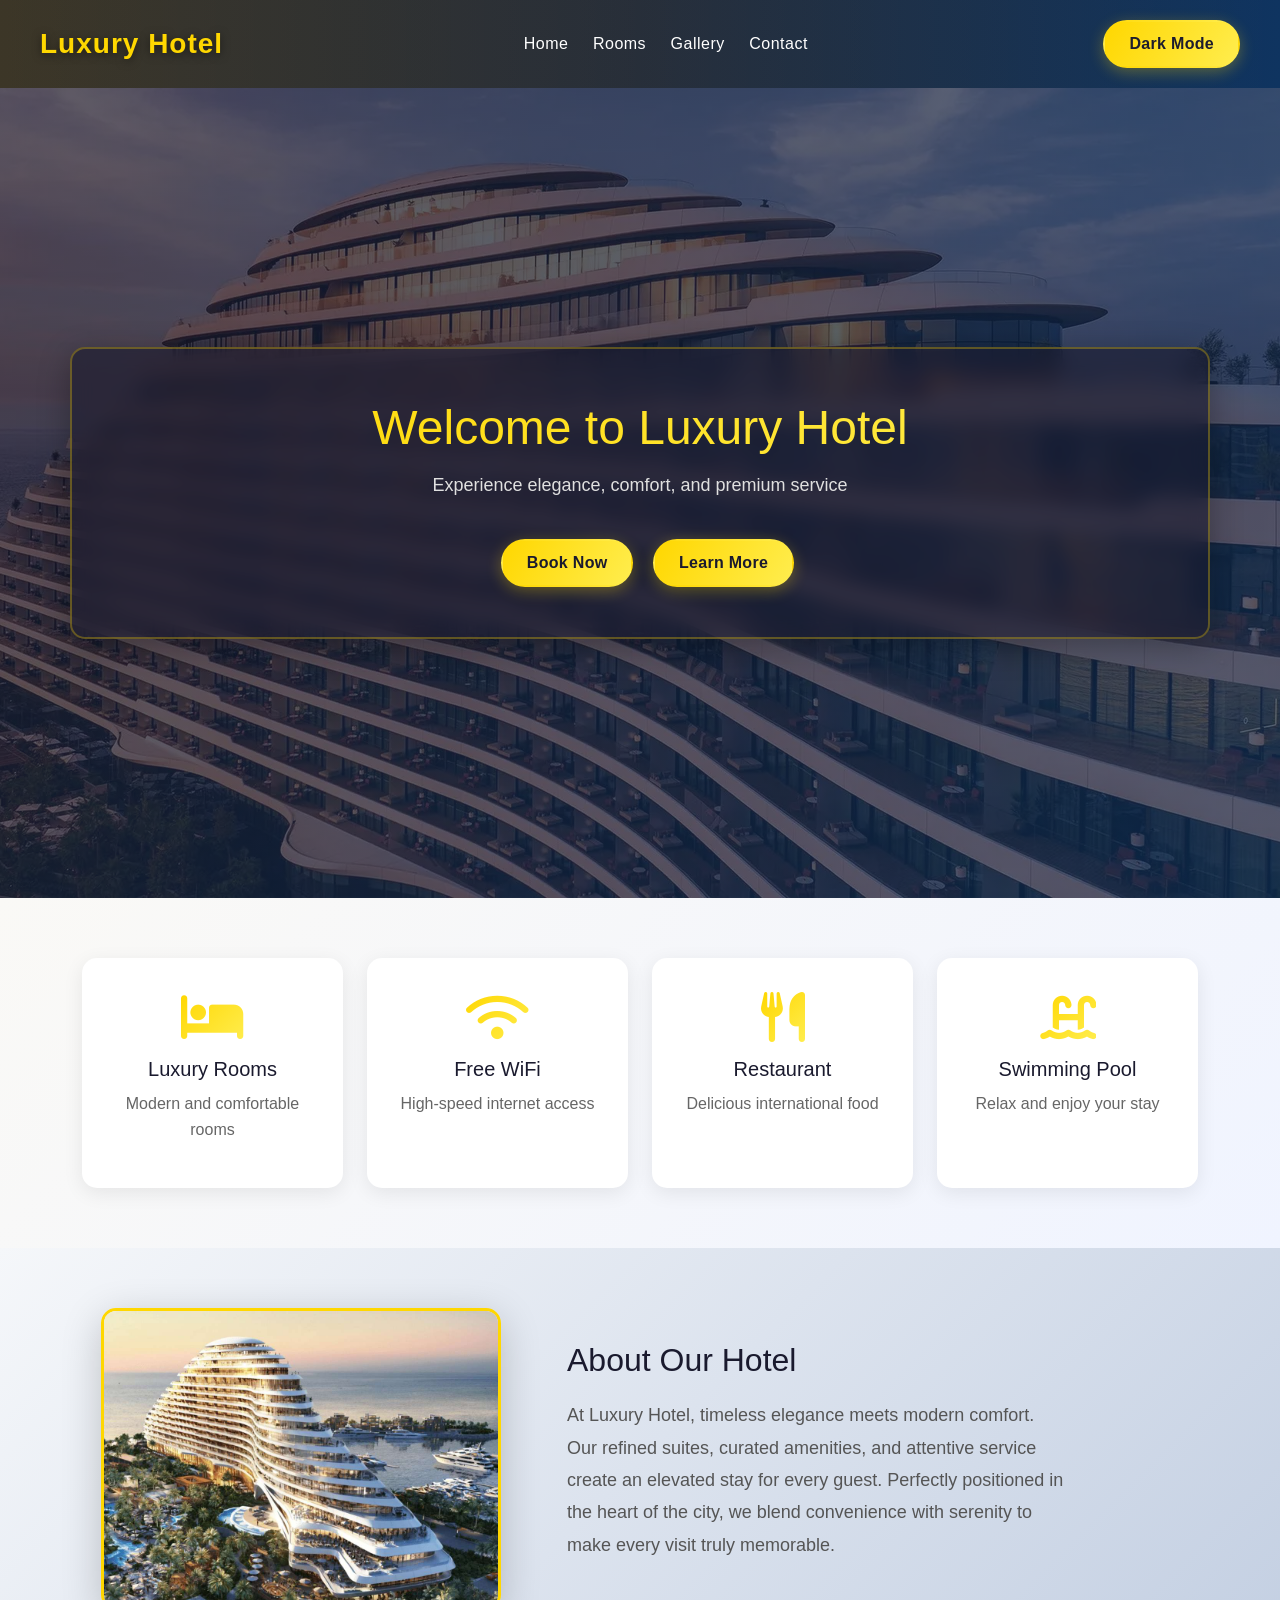
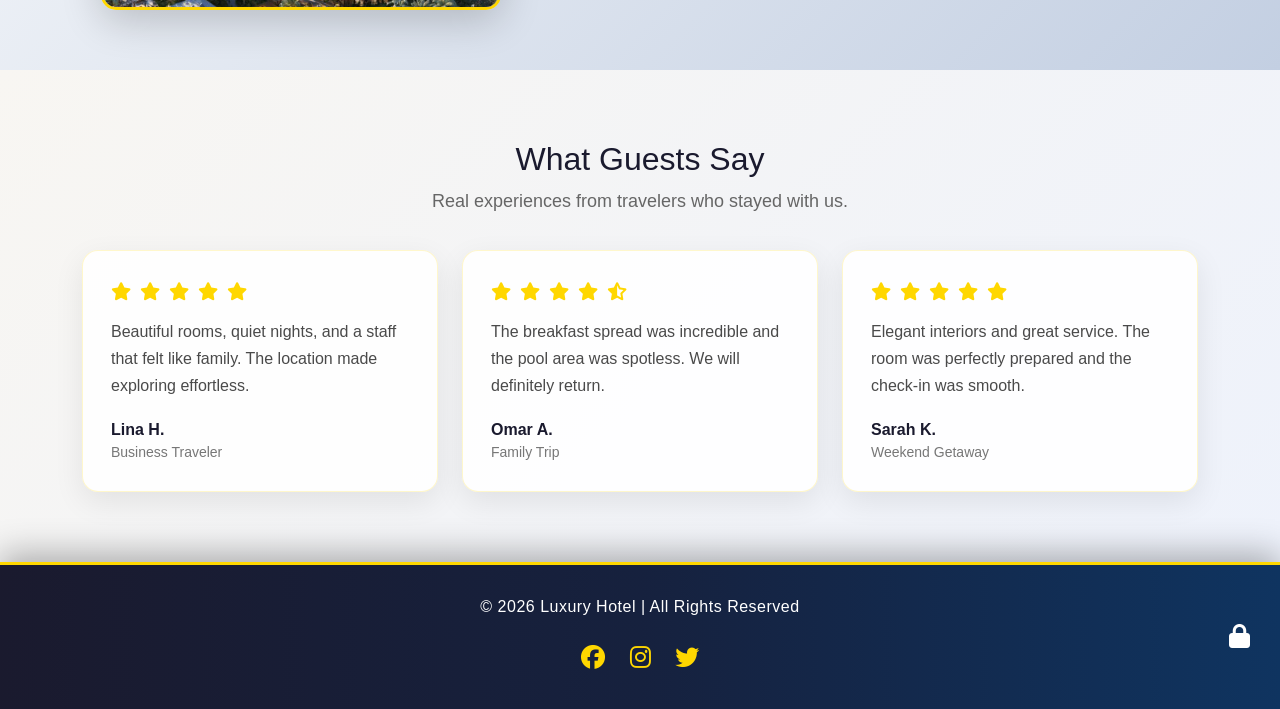
==== commit e9a6ce04: "push on github" ====
--- a/index.html
+++ b/index.html
@@ -95,6 +95,70 @@
                 heart of the city, we blend convenience with serenity to make
                 every visit truly memorable.
               </p>
+            </div>
+          </div>
+        </div>
+      </div>
+    </section>
+
+    <section class="testimonials" id="testimonials">
+      <div class="container">
+        <div class="section-title text-center">
+          <h2>What Guests Say</h2>
+          <p>Real experiences from travelers who stayed with us.</p>
+        </div>
+        <div class="row g-4">
+          <div class="col-12 col-md-6 col-lg-4">
+            <div class="testimonial-card h-100">
+              <div class="testimonial-stars">
+                <i class="fa-solid fa-star"></i>
+                <i class="fa-solid fa-star"></i>
+                <i class="fa-solid fa-star"></i>
+                <i class="fa-solid fa-star"></i>
+                <i class="fa-solid fa-star"></i>
+              </div>
+              <p class="testimonial-text">
+                Beautiful rooms, quiet nights, and a staff that felt like family.
+                The location made exploring effortless.
+              </p>
+              <div class="testimonial-name">Lina H.</div>
+              <div class="testimonial-role">Business Traveler</div>
+            </div>
+          </div>
+
+          <div class="col-12 col-md-6 col-lg-4">
+            <div class="testimonial-card h-100">
+              <div class="testimonial-stars">
+                <i class="fa-solid fa-star"></i>
+                <i class="fa-solid fa-star"></i>
+                <i class="fa-solid fa-star"></i>
+                <i class="fa-solid fa-star"></i>
+                <i class="fa-solid fa-star-half-stroke"></i>
+              </div>
+              <p class="testimonial-text">
+                The breakfast spread was incredible and the pool area was spotless.
+                We will definitely return.
+              </p>
+              <div class="testimonial-name">Omar A.</div>
+              <div class="testimonial-role">Family Trip</div>
+            </div>
+          </div>
+
+          <div class="col-12 col-md-6 col-lg-4">
+            <div class="testimonial-card h-100">
+              <div class="testimonial-stars">
+                <i class="fa-solid fa-star"></i>
+                <i class="fa-solid fa-star"></i>
+                <i class="fa-solid fa-star"></i>
+                <i class="fa-solid fa-star"></i>
+                <i class="fa-solid fa-star"></i>
+              </div>
+              <p class="testimonial-text">
+                Elegant interiors and great service. The room was perfectly prepared
+                and the check-in was smooth.
+              </p>
+              <div class="testimonial-name">Sarah K.</div>
+              <div class="testimonial-role">Weekend Getaway</div>
             </div>
           </div>
         </div>
--- a/css/style.css
+++ b/css/style.css
@@ -55,6 +55,14 @@
   z-index: 1;
 }
 
+.logo-sep {
+  display: inline-block;
+  margin: 0 8px;
+  font-weight: 300;
+  opacity: 0.6;
+  transform: scaleX(0.7);
+}
+
 nav a {
   color: white;
   text-decoration: none;
@@ -102,7 +110,7 @@
 }
 
 .hero-content {
-  background: rgba(26, 26, 46, 0.85);
+  background: rgba(26, 26, 46, 0.6);
   backdrop-filter: blur(10px);
   color: white;
   padding: 50px;
@@ -162,6 +170,7 @@
   border-radius: 15px;
   background: white;
   box-shadow: 0 5px 20px rgba(0, 0, 0, 0.08);
+  border-top: 4px solid transparent;
 }
 
 .feature:hover {
@@ -220,16 +229,78 @@
   font-size: 32px;
   color: #1a1a2e;
   margin-bottom: 20px;
-  background: linear-gradient(90deg, #1a1a2e, #0f3460);
-  -webkit-background-clip: text;
-  -webkit-text-fill-color: transparent;
-  background-clip: text;
 }
 
 .about-text p {
   color: #555;
   line-height: 1.8;
   font-size: 18px;
+}
+
+.testimonials {
+  padding: 70px 60px;
+  background: linear-gradient(135deg, #f8f6f2 0%, #eef2fb 100%);
+}
+
+.testimonials .section-title {
+  margin-bottom: 35px;
+}
+
+.testimonials .section-title h2 {
+  font-size: 32px;
+  color: #1a1a2e;
+  margin-bottom: 10px;
+}
+
+.testimonials .section-title p {
+  color: #666;
+  font-size: 18px;
+}
+
+.testimonial-card {
+  background: rgba(255, 255, 255, 0.9);
+  border-radius: 16px;
+  padding: 28px;
+  box-shadow: 0 10px 30px rgba(0, 0, 0, 0.08);
+  border: 1px solid rgba(255, 215, 0, 0.2);
+  transition: transform 0.3s ease, box-shadow 0.3s ease;
+}
+
+.testimonial-card:hover {
+  transform: translateY(-8px);
+  box-shadow: 0 16px 40px rgba(0, 0, 0, 0.12);
+}
+
+.testimonial-stars {
+  color: #ffd700;
+  margin-bottom: 12px;
+  font-size: 18px;
+  letter-spacing: 2px;
+}
+
+.testimonial-text {
+  color: #4a4a4a;
+  font-size: 16px;
+  line-height: 1.7;
+  margin-bottom: 18px;
+}
+
+.testimonial-name {
+  font-weight: 700;
+  color: #1a1a2e;
+}
+
+.testimonial-role {
+  color: #777;
+  font-size: 14px;
+}
+
+body.dark .about-text h2 {
+  color: #000000;
+}
+
+body.dark .about-text p {
+  color: #000000;
 }
 
 .rooms {
@@ -361,6 +432,22 @@
   background: linear-gradient(135deg, #faf9f6 0%, #f0f4ff 100%);
 }
 
+.contact-tip-toggle {
+  display: none;
+  position: fixed;
+  left: 16px;
+  top: 160px;
+  width: 44px;
+  height: 44px;
+  border-radius: 50%;
+  border: none;
+  background: linear-gradient(120deg, #ffd700, #ffed4e);
+  color: #1a1a2e;
+  font-weight: 800;
+  box-shadow: 0 6px 18px rgba(0, 0, 0, 0.2);
+  z-index: 1100;
+}
+
 .contact .page-title {
   font-size: 36px;
   color: #1a1a2e;
@@ -369,6 +456,35 @@
   -webkit-background-clip: text;
   -webkit-text-fill-color: transparent;
   background-clip: text;
+}
+
+.contact-tip {
+  text-align: left;
+  padding: 18px 22px;
+  border-radius: 14px;
+  background: rgba(255, 255, 255, 0.92);
+  border: 1px solid rgba(255, 215, 0, 0.25);
+  border-left: 4px solid #ffd700;
+  box-shadow: 0 8px 24px rgba(0, 0, 0, 0.08);
+  opacity: 0;
+  transform: translateY(10px);
+  animation: tipFadeIn 0.8s ease forwards;
+}
+
+.contact-tip-title {
+  display: flex;
+  align-items: center;
+  gap: 10px;
+  font-weight: 700;
+  color: #1a1a2e;
+  margin-bottom: 6px;
+}
+
+.contact-tip p {
+  margin: 0;
+  color: #555;
+  line-height: 1.6;
+  font-size: 16px;
 }
 
 .contact form {
@@ -488,14 +604,26 @@
   }
 }
 
+@keyframes tipFadeIn {
+  from {
+    opacity: 0;
+    transform: translateY(12px);
+  }
+  to {
+    opacity: 1;
+    transform: translateY(0);
+  }
+}
+
 .btn {
   display: inline-block;
-  padding: 8px 20px;
-  background: linear-gradient(90deg, #ffd700, #ffed4e);
+  padding: 10px 24px;
+  background: linear-gradient(120deg, #ffd700, #ffed4e);
   color: #1a1a2e;
   text-decoration: none;
-  border-radius: 20px;
-  font-weight: bold;
+  border-radius: 999px;
+  font-weight: 700;
+  letter-spacing: 0.3px;
   transition: all 0.3s ease;
   box-shadow: 0 4px 15px rgba(255, 215, 0, 0.3);
   border: 2px solid transparent;
@@ -503,9 +631,9 @@
 }
 
 .btn:hover {
-  background: linear-gradient(90deg, #ffed4e, #ffd700);
-  color: #1a1a2e;
-  transform: translateY(-2px);
+  background: linear-gradient(120deg, #ffed4e, #ffd700);
+  color: #1a1a2e;
+  transform: translateY(-2px) scale(1.02);
   box-shadow: 0 6px 20px rgba(255, 215, 0, 0.5);
   border: 2px solid #1a1a2e;
 }
@@ -783,6 +911,18 @@
     text-align: center;
   }
 
+  .testimonials {
+    padding: 40px 20px;
+  }
+
+  .testimonials .section-title h2 {
+    font-size: 26px;
+  }
+
+  .testimonials .section-title p {
+    font-size: 16px;
+  }
+
   .rooms,
   .gallery,
   .contact,
@@ -809,6 +949,33 @@
     max-width: 300px;
   }
 
+  .contact-tip-toggle {
+    display: inline-flex;
+    align-items: center;
+    justify-content: center;
+  }
+
+  .contact-tip {
+    position: fixed;
+    left: 72px;
+    top: 120px;
+    width: calc(100% - 88px);
+    max-width: 320px;
+    margin: 0;
+    opacity: 0;
+    transform: translateX(-120%);
+    pointer-events: none;
+    z-index: 1050;
+    animation: none;
+    transition: transform 0.3s ease, opacity 0.3s ease;
+  }
+
+  .contact-tip.is-open {
+    opacity: 1;
+    transform: translateX(0);
+    pointer-events: auto;
+  }
+
   footer {
     padding: 20px;
     text-align: center;
@@ -944,6 +1111,36 @@
   color: #808080;
 }
 
+body.dark .testimonials {
+  background: linear-gradient(135deg, #0d1118 0%, #161b26 100%);
+}
+
+body.dark .testimonials .section-title h2 {
+  color: #f2f2f2;
+}
+
+body.dark .testimonials .section-title p {
+  color: #b9b9b9;
+}
+
+body.dark .testimonial-card {
+  background: rgba(20, 24, 34, 0.92);
+  border-color: rgba(255, 215, 0, 0.25);
+  box-shadow: 0 10px 30px rgba(0, 0, 0, 0.45);
+}
+
+body.dark .testimonial-text {
+  color: #d6d6d6;
+}
+
+body.dark .testimonial-name {
+  color: #f5f5f5;
+}
+
+body.dark .testimonial-role {
+  color: #9a9a9a;
+}
+
 body.dark .rooms {
   background: linear-gradient(135deg, #0a0a0a 0%, #1a1a1a 100%);
 }
@@ -978,6 +1175,26 @@
   color: #f2d27a;
   background: none;
   -webkit-text-fill-color: initial;
+}
+
+body.dark .contact-tip {
+  background: rgba(20, 24, 34, 0.95);
+  border-color: rgba(255, 215, 0, 0.25);
+  box-shadow: 0 10px 30px rgba(0, 0, 0, 0.45);
+}
+
+body.dark .contact-tip-title {
+  color: #f2f2f2;
+}
+
+body.dark .contact-tip p {
+  color: #cfcfcf;
+}
+
+body.dark .contact-tip-toggle {
+  background: linear-gradient(120deg, #5a4a0a, #6a5a0a);
+  color: #ffffff;
+  box-shadow: 0 6px 18px rgba(0, 0, 0, 0.45);
 }
 
 body.dark .contact input,
